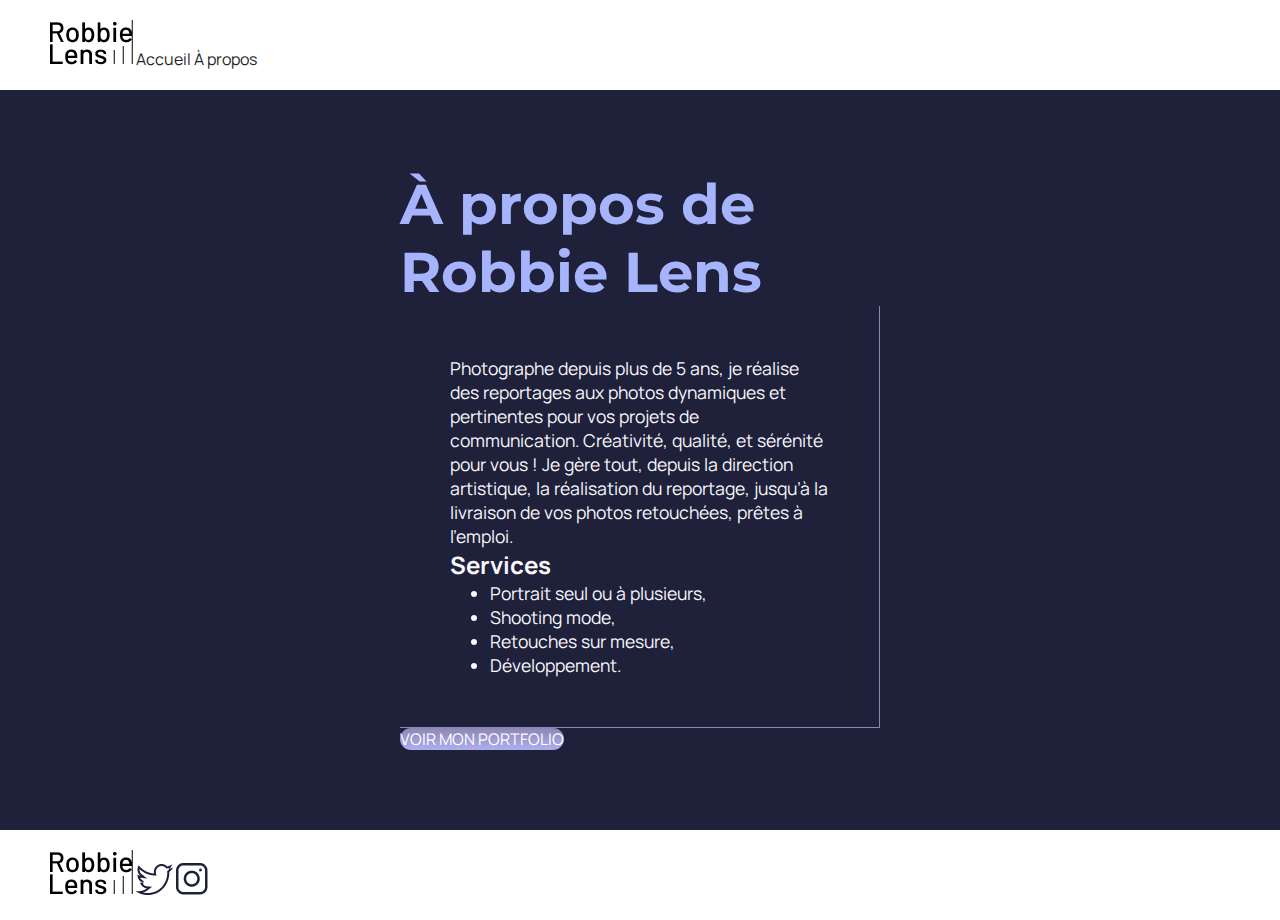
==== a-propos.html @ b784e8cc "centrage contenu page a-propos.html" ====
<!DOCTYPE html>
<html lang="en">
  <head>
    <meta charset="UTF-8" />
    <meta name="viewport" content="width=device-width, initial-scale=1.0" />
    <title>À propos - Robbie Lens Photographie</title>
    <link rel="stylesheet" href="style.css" />
    <link rel="preconnect" href="https://fonts.googleapis.com" />
    <link rel="preconnect" href="https://fonts.gstatic.com" crossorigin />
    <link
      href="https://fonts.googleapis.com/css2?family=Manrope:wght@400;700&family=Montserrat:wght@400;700&display=swap"
      rel="stylesheet"
    />
  </head>
  <body>
    <header>
      <nav>
        <a href="index.html" class="lien-icone">
          <img src="images/logo.png" alt="Logo Robbie Lens" />
        </a>
        <a href="index.html">Accueil</a>
        <a href="a-propos.html">À propos</a>
      </nav>
    </header>
    <main class="a-propos-main">
      <section>
        <h1>À propos de Robbie Lens</h1>
        <div class="carre-contenu">
          <p>
            Photographe depuis plus de 5 ans, je réalise des reportages aux
            photos dynamiques et pertinentes pour vos projets de communication.
            Créativité, qualité, et sérénité pour vous ! Je gère tout, depuis la
            direction artistique, la réalisation du reportage, jusqu’à la
            livraison de vos photos retouchées, prêtes à l’emploi.
          </p>
          <h2>Services</h2>
          <ul>
            <li>Portrait seul ou à plusieurs,</li>
            <li>Shooting mode,</li>
            <li>Retouches sur mesure,</li>
            <li>Développement.</li>
          </ul>
        </div>
        <div>
          <a href="" class="cta">VOIR MON PORTFOLIO</a>
        </div>
      </section>
    </main>
    <footer>
      <a href="index.html">
        <img src="images/logo.png" alt="Logo Robbie Lens" />
      </a>
      <a target="_blank" href="https://twitter.com/" class="lien-icone">
        <img src="images/twitter.png" alt="Logo Twitter" />
      </a>
      <a target="_blank" href="https://www.instagram.com/" class="lien-icone">
        <img src="images/instagram.png" alt="Logo Instagram" />
      </a>
    </footer>
  </body>
</html>
---- style.css ----
* {
  margin: 0;
}

body {
  font-family: 'Manrope', sans-serif;
  font-size: 1em;
  background-color: #1f2039;
}

a {
  color: #242424;
  text-decoration: none;
}

a:hover {
  text-decoration: underline;
}

em {
  color: #a5b4fc;
}

h1 {
  font-size: 3.5em;
  color: #a5b4fc;
  font-family: 'Montserrat', sans-serif;
}

h2 {
  color: #f9f8ff;
}

p,
li {
  font-size: 1.1em;
  color: #f9f8ff;
}

header,
footer {
  background-color: white;
  padding: 20px 50px;
}

.cta {
  background: linear-gradient(#8e86b5, #acaeed);
  color: white;
  border-radius: 50px;
}

.cta:hover {
  background: linear-gradient(#696484, #8788ba);
  text-decoration: none;
}

.carre-contenu {
  border-right: 1px solid #8e86b5;
  border-bottom: 1px solid #8e86b5;
  padding: 50px;
}

.lien-icone:hover {
  opacity: 0.5;
}

section {
  padding: 80px;
}

.a-propos-main {
  width: 50%;
  margin: auto;
}
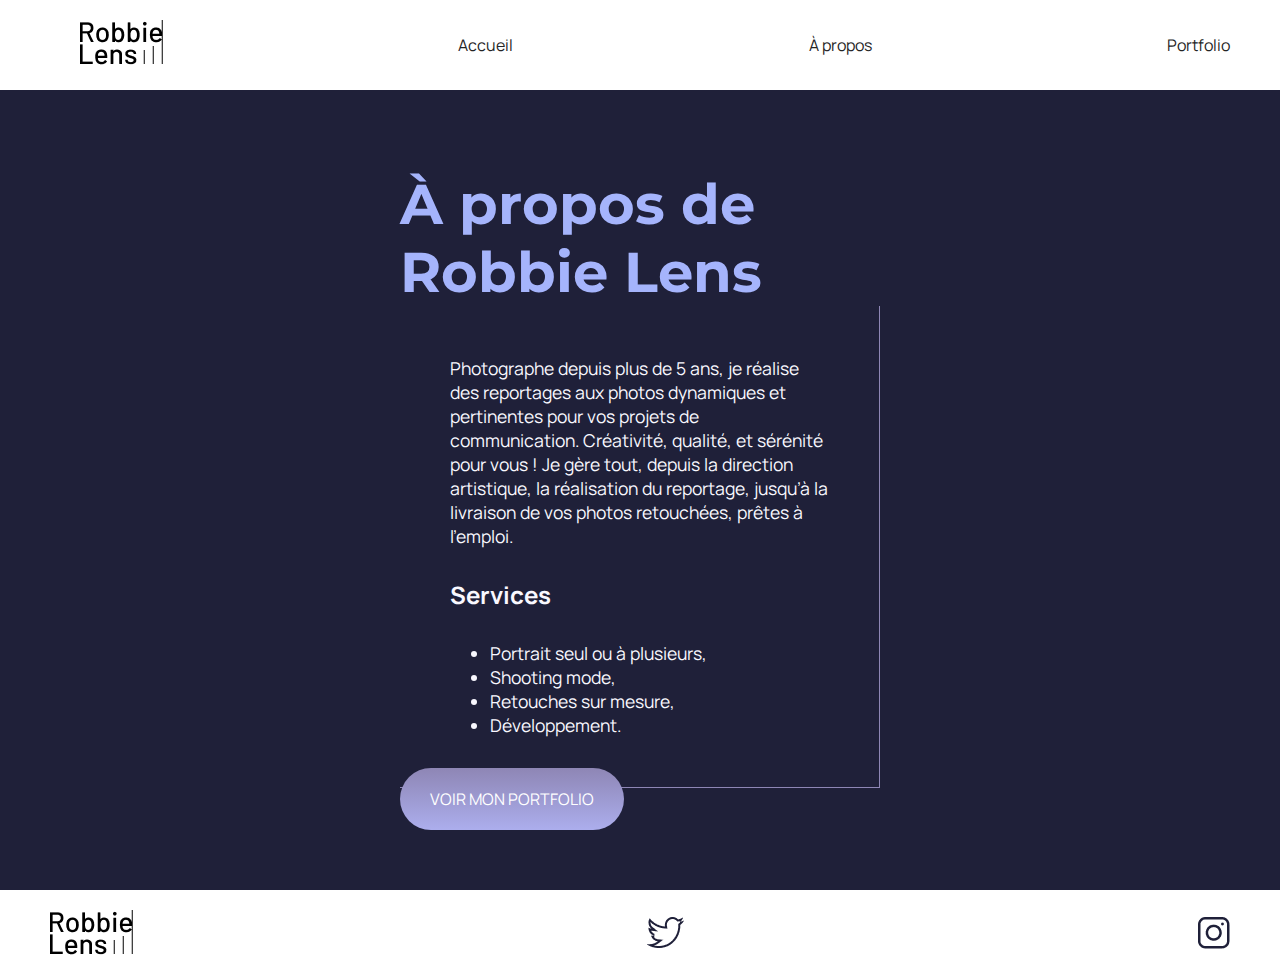
==== commit 47fb4bba: "ajout lien de navigation pour portfolio" ====
--- a/a-propos.html
+++ b/a-propos.html
@@ -20,6 +20,7 @@
         </a>
         <a href="index.html">Accueil</a>
         <a href="a-propos.html">À propos</a>
+        <a href="portfolio.html">Portfolio</a>
       </nav>
     </header>
     <main class="a-propos-main">
--- a/style.css
+++ b/style.css
@@ -47,11 +47,20 @@
   background: linear-gradient(#8e86b5, #acaeed);
   color: white;
   border-radius: 50px;
+  padding: 20px 30px;
 }
 
 .cta:hover {
   background: linear-gradient(#696484, #8788ba);
   text-decoration: none;
+}
+
+.lien-icone {
+  margin-left: 30px;
+}
+
+.lien-icone:hover {
+  opacity: 0.5;
 }
 
 .carre-contenu {
@@ -60,8 +69,12 @@
   padding: 50px;
 }
 
-.lien-icone:hover {
-  opacity: 0.5;
+.carre-contenu h2 {
+  margin-top: 30px;
+}
+
+.carre-contenu ul {
+  margin-top: 30px;
 }
 
 section {
@@ -72,3 +85,43 @@
   width: 50%;
   margin: auto;
 }
+
+nav,
+footer {
+  display: flex;
+  flex-direction: row;
+  align-items: center;
+  justify-content: space-between;
+}
+
+nav a {
+  margin-left: 30px;
+}
+
+.accueil-introduction {
+  display: flex;
+  flex-direction: row;
+  justify-content: center;
+  align-items: center;
+  width: 50%;
+  margin: auto;
+}
+
+.accueil-photos {
+  background-color: white;
+  padding: 80px;
+}
+
+.accueil-photos h2 {
+  color: #242424;
+  text-align: center;
+  margin-bottom: 80px;
+}
+
+.accueil-photos div {
+  display: flex;
+  flex-direction: row;
+  gap: 15px;
+  justify-content: center;
+  margin-bottom: 15px;
+}
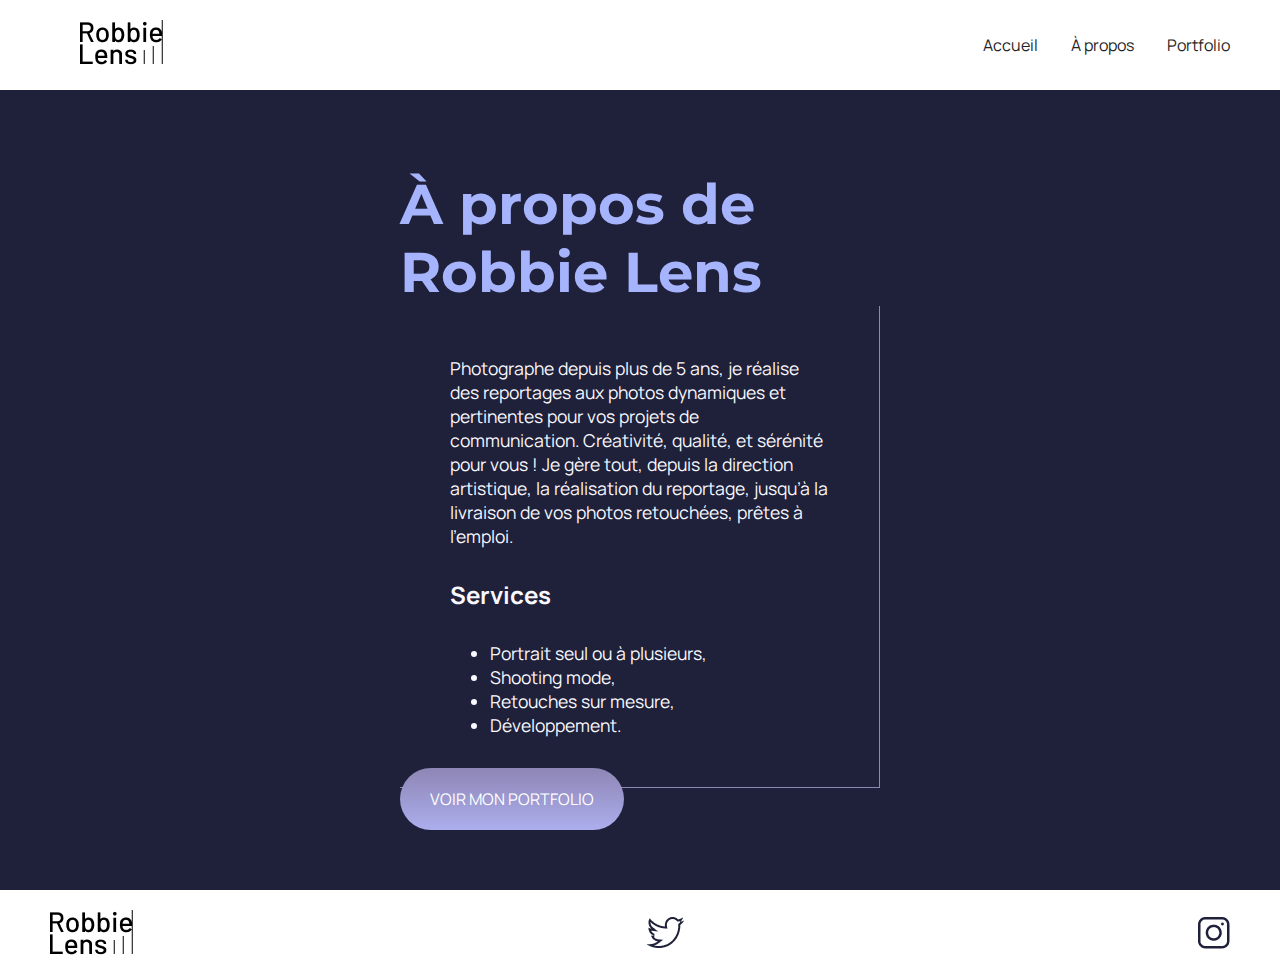
==== commit 47b66f49: "correction navigation dans a-propos.html" ====
--- a/a-propos.html
+++ b/a-propos.html
@@ -18,9 +18,11 @@
         <a href="index.html" class="lien-icone">
           <img src="images/logo.png" alt="Logo Robbie Lens" />
         </a>
-        <a href="index.html">Accueil</a>
-        <a href="a-propos.html">À propos</a>
-        <a href="portfolio.html">Portfolio</a>
+        <div>
+          <a href="index.html">Accueil</a>
+          <a href="a-propos.html">À propos</a>
+          <a href="portfolio.html">Portfolio</a>
+        </div>
       </nav>
     </header>
     <main class="a-propos-main">
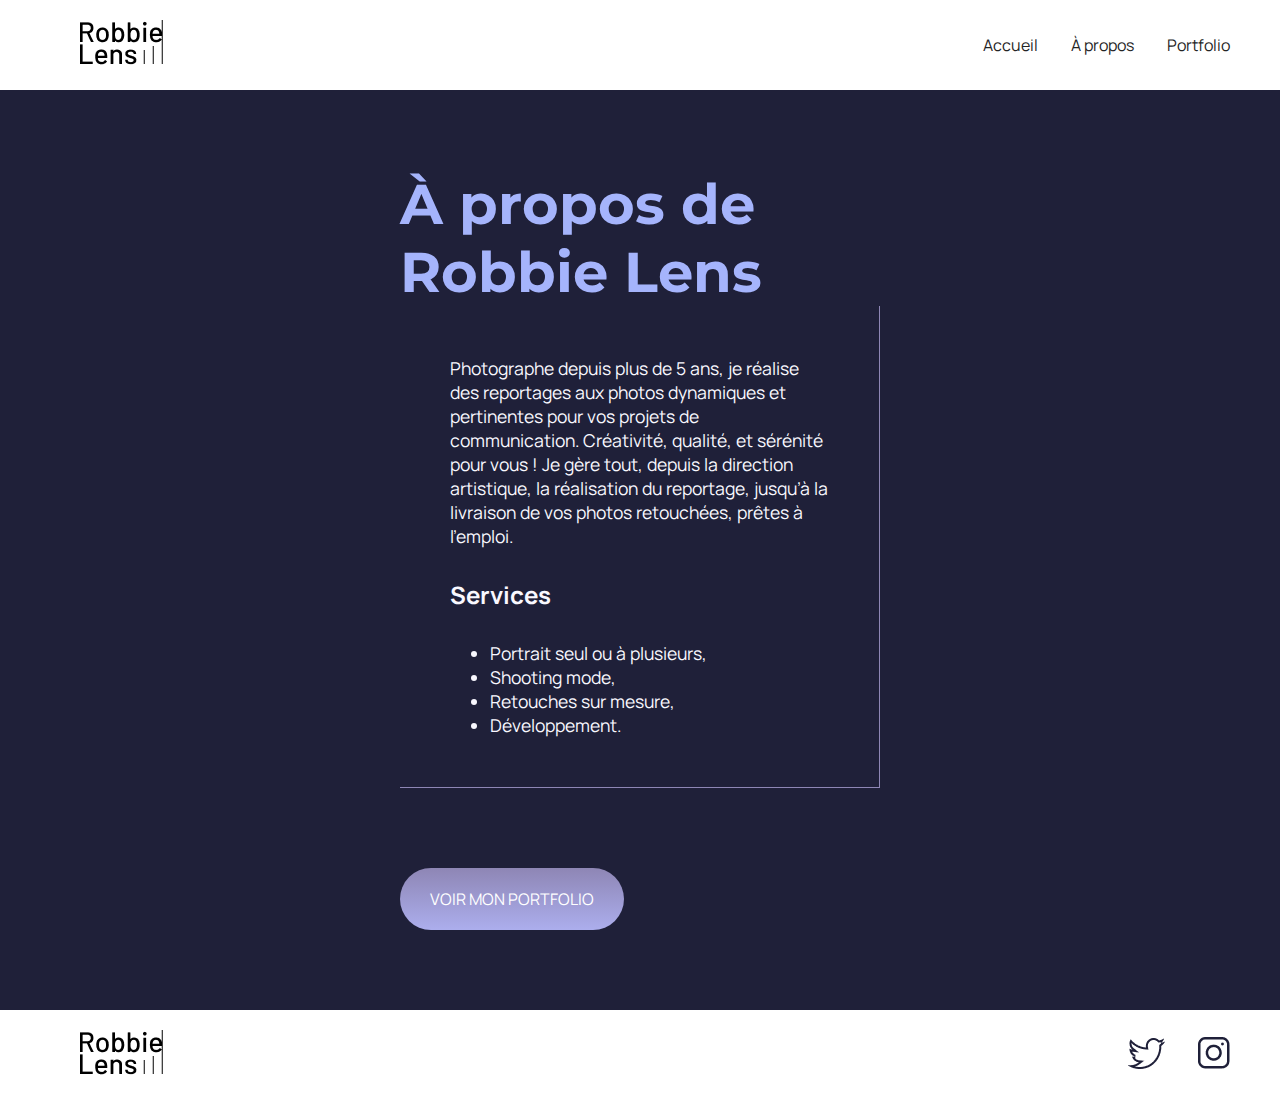
==== commit d72330fd: "correction footer dans a-propos.html" ====
--- a/a-propos.html
+++ b/a-propos.html
@@ -45,20 +45,22 @@
           </ul>
         </div>
         <div>
-          <a href="" class="cta">VOIR MON PORTFOLIO</a>
+          <a href="portfolio.html" class="cta">VOIR MON PORTFOLIO</a>
         </div>
       </section>
     </main>
     <footer>
-      <a href="index.html">
+      <a href="index.html" class="lien-icone">
         <img src="images/logo.png" alt="Logo Robbie Lens" />
       </a>
-      <a target="_blank" href="https://twitter.com/" class="lien-icone">
-        <img src="images/twitter.png" alt="Logo Twitter" />
-      </a>
-      <a target="_blank" href="https://www.instagram.com/" class="lien-icone">
-        <img src="images/instagram.png" alt="Logo Instagram" />
-      </a>
+      <div>
+        <a target="_blank" href="https://twitter.com/" class="lien-icone">
+          <img src="images/twitter.png" alt="Logo Twitter" />
+        </a>
+        <a target="_blank" href="https://www.instagram.com/" class="lien-icone">
+          <img src="images/instagram.png" alt="Logo Instagram" />
+        </a>
+      </div>
     </footer>
   </body>
 </html>
--- a/style.css
+++ b/style.css
@@ -44,6 +44,7 @@
 }
 
 .cta {
+  display: inline-block;
   background: linear-gradient(#8e86b5, #acaeed);
   color: white;
   border-radius: 50px;
@@ -67,6 +68,7 @@
   border-right: 1px solid #8e86b5;
   border-bottom: 1px solid #8e86b5;
   padding: 50px;
+  margin-bottom: 80px;
 }
 
 .carre-contenu h2 {
@@ -101,10 +103,21 @@
 .accueil-introduction {
   display: flex;
   flex-direction: row;
-  justify-content: center;
-  align-items: center;
-  width: 50%;
+  width: 60%;
+  align-items: flex-start;
   margin: auto;
+}
+
+.accueil-introduction h1 {
+  margin-bottom: 15px;
+}
+
+.accueil-introduction p {
+  margin-bottom: 30px;
+}
+
+.accueil-introduction div {
+  padding-right: 80px;
 }
 
 .accueil-photos {
@@ -125,3 +138,56 @@
   justify-content: center;
   margin-bottom: 15px;
 }
+
+.portfolio-section-photos {
+  background-color: white;
+}
+
+.portfolio-section-photos h2 {
+  color: #242424;
+  margin-bottom: 80px;
+}
+
+.grid-paysages {
+  display: grid;
+  grid-template-columns: 1fr 1fr 1fr;
+  grid-template-rows: 300px 300px 300px;
+  gap: 15px;
+}
+
+.grid-portraits {
+  display: grid;
+  grid-template-columns: 1fr 1fr 1fr;
+  grid-template-rows: 300px 300px;
+  gap: 15px;
+}
+
+.grid-paysages img,
+.grid-portraits img {
+  width: 100%;
+  height: 100%;
+  object-fit: cover;
+}
+
+.lien-conteneur-photo {
+  position: relative;
+}
+
+.photo-hover {
+  position: absolute;
+  top: 0;
+  left: 0;
+  right: 0;
+  bottom: 0;
+  display: flex;
+  align-items: center;
+  justify-content: center;
+  font-size: 1.5em;
+  color: white;
+  background-color: rgba(0, 0, 0, 0.7);
+  display: none;
+}
+
+.lien-conteneur-photo:hover .photo-hover {
+  display: flex;
+}
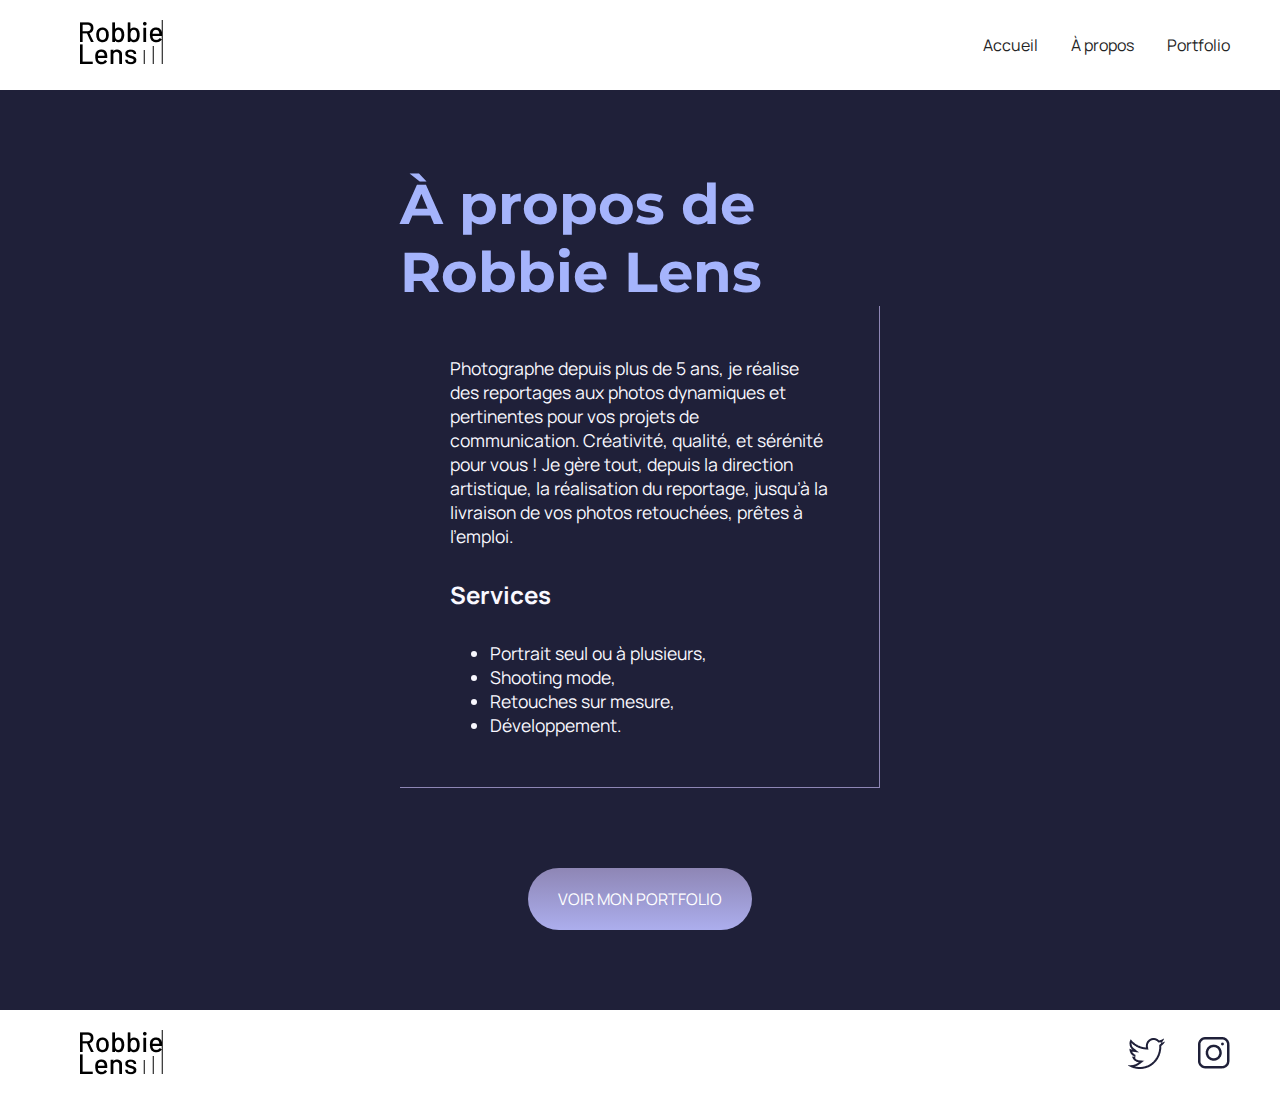
==== commit fc194709: "import fichier de base style.css par chaque page en plus de leur propre fichier css" ====
--- a/a-propos.html
+++ b/a-propos.html
@@ -4,7 +4,8 @@
     <meta charset="UTF-8" />
     <meta name="viewport" content="width=device-width, initial-scale=1.0" />
     <title>À propos - Robbie Lens Photographie</title>
-    <link rel="stylesheet" href="style.css" />
+    <link href="style/style.css" rel="stylesheet" />
+    <link href="style/a-propos.css" rel="stylesheet" />
     <link rel="preconnect" href="https://fonts.googleapis.com" />
     <link rel="preconnect" href="https://fonts.gstatic.com" crossorigin />
     <link
--- a/style/style.css
+++ b/style/style.css
@@ -0,0 +1,82 @@
+* {
+  margin: 0;
+}
+
+body {
+  font-family: 'Manrope', sans-serif;
+  font-size: 1em;
+  background-color: #1f2039;
+}
+
+a {
+  color: #242424;
+  text-decoration: none;
+}
+
+em {
+  color: #a5b4fc;
+  font-style: normal;
+}
+
+h1 {
+  font-size: 3.5em;
+  color: #a5b4fc;
+  font-family: 'Montserrat', sans-serif;
+}
+
+h2 {
+  color: #f9f8ff;
+}
+
+p,
+li {
+  font-size: 1.1em;
+  color: #f9f8ff;
+}
+
+header,
+footer {
+  background-color: white;
+  padding: 20px 50px;
+}
+
+.cta {
+  display: inline-block;
+  background: linear-gradient(#8e86b5, #acaeed);
+  color: white;
+  border-radius: 50px;
+  padding: 20px 30px;
+}
+
+a:hover {
+  text-decoration: underline;
+}
+
+.cta:hover {
+  background: linear-gradient(#696484, #8788ba);
+  text-decoration: none;
+}
+
+.lien-icone {
+  margin-left: 30px;
+}
+
+.lien-icone:hover {
+  opacity: 0.5;
+}
+
+section {
+  padding: 80px;
+}
+
+footer,
+nav {
+  display: flex;
+  flex-direction: row;
+  align-items: center;
+  justify-content: space-between;
+}
+
+nav a {
+  margin-left: 30px;
+}
--- a/style/a-propos.css
+++ b/style/a-propos.css
@@ -0,0 +1,23 @@
+.carre-contenu {
+  border-right: 1px solid #8e86b5;
+  border-bottom: 1px solid #8e86b5;
+  padding: 50px;
+  margin-bottom: 80px;
+}
+
+.carre-contenu h2 {
+  margin-top: 30px;
+}
+
+.carre-contenu ul {
+  margin-top: 30px;
+}
+
+.carre-contenu + div {
+  text-align: center;
+}
+
+.a-propos-main {
+  width: 50%;
+  margin: auto;
+}
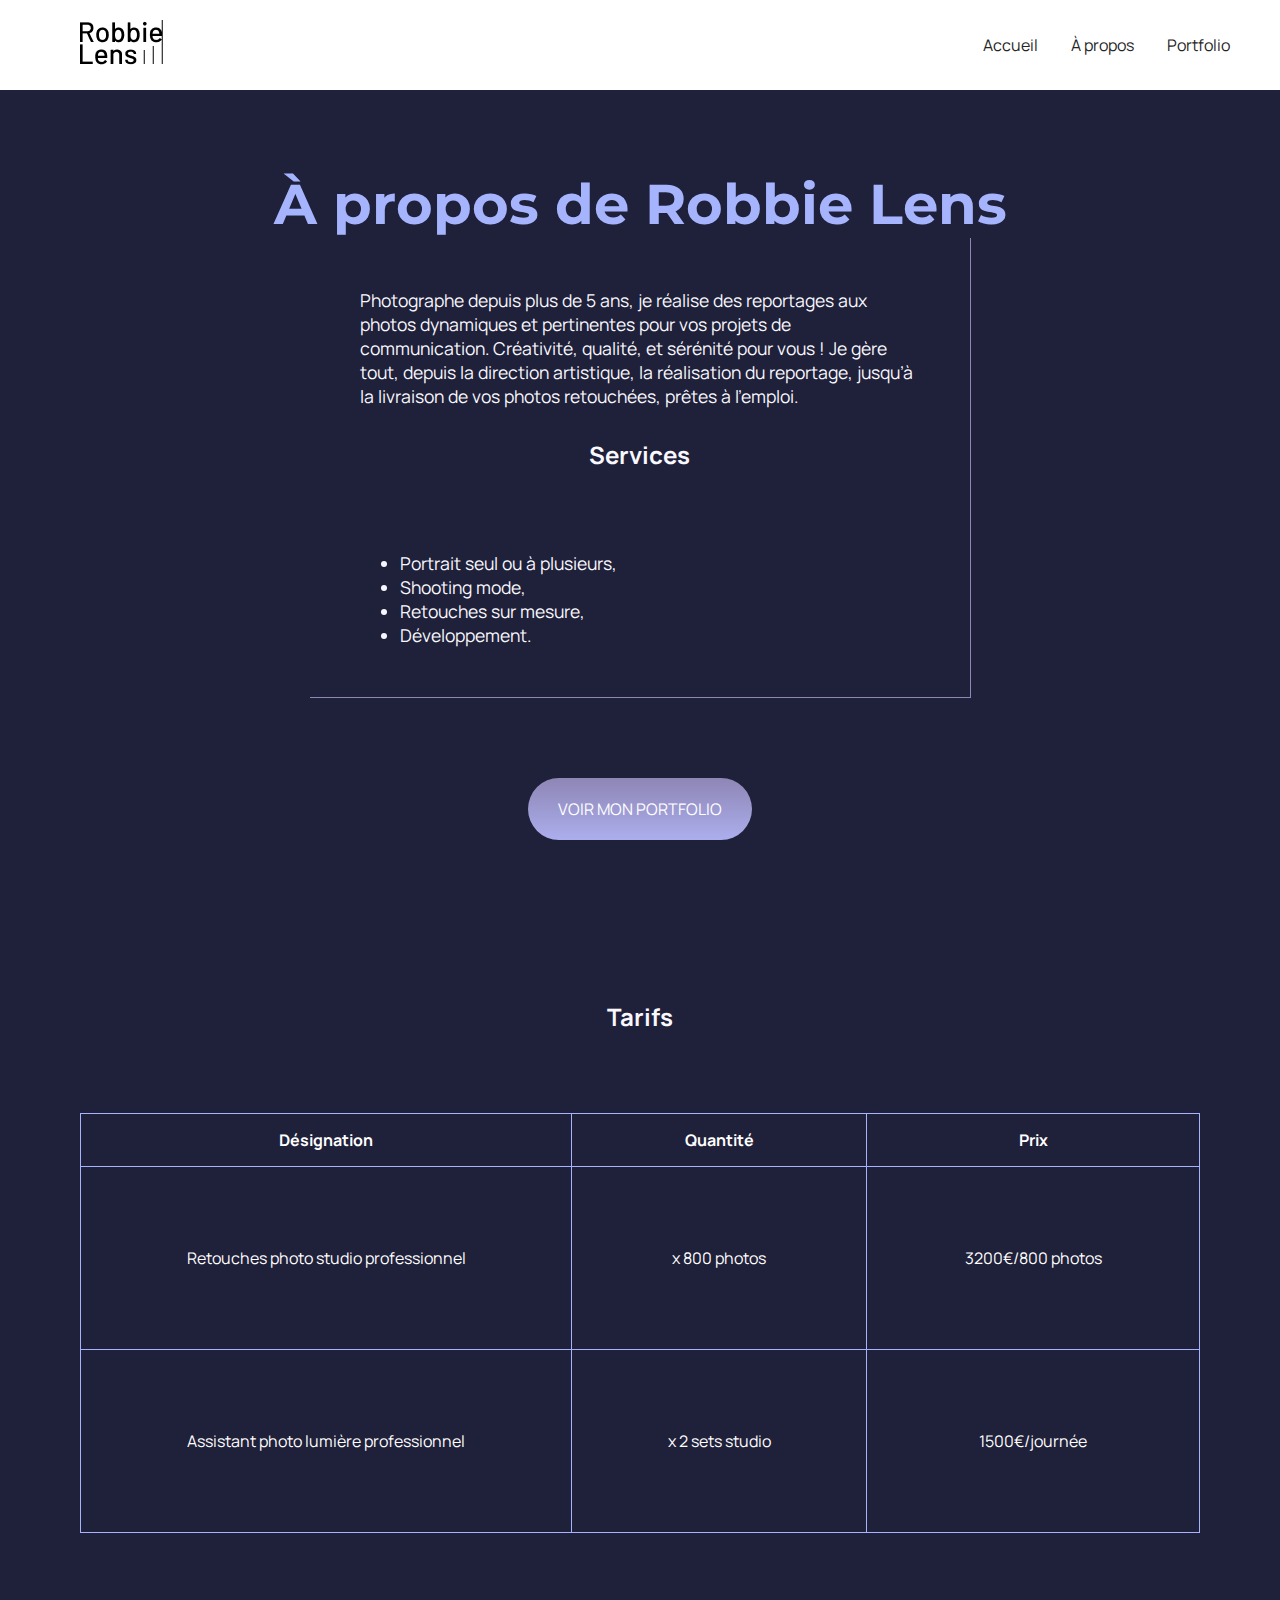
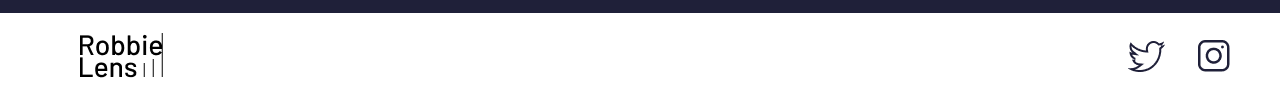
==== commit ac47a2a9: "ajout structure tableau dans a-propos.html + ajout styles dans a-propos.css" ====
--- a/a-propos.html
+++ b/a-propos.html
@@ -49,6 +49,30 @@
           <a href="portfolio.html" class="cta">VOIR MON PORTFOLIO</a>
         </div>
       </section>
+      <section>
+        <h2>Tarifs</h2>
+        <table>
+          <thead>
+            <tr>
+              <th>Désignation</th>
+              <th>Quantité</th>
+              <th>Prix</th>
+            </tr>
+          </thead>
+          <tbody>
+            <tr>
+              <td>Retouches photo studio professionnel</td>
+              <td>x 800 photos</td>
+              <td>3200€/800 photos</td>
+            </tr>
+            <tr>
+              <td>Assistant photo lumière professionnel</td>
+              <td>x 2 sets studio</td>
+              <td>1500€/journée</td>
+            </tr>
+          </tbody>
+        </table>
+      </section>
     </main>
     <footer>
       <a href="index.html" class="lien-icone">
--- a/style/a-propos.css
+++ b/style/a-propos.css
@@ -2,6 +2,8 @@
   border-right: 1px solid #8e86b5;
   border-bottom: 1px solid #8e86b5;
   padding: 50px;
+  width: 50%;
+  margin: auto;
   margin-bottom: 80px;
 }
 
@@ -18,6 +20,31 @@
 }
 
 .a-propos-main {
-  width: 50%;
   margin: auto;
 }
+
+table {
+  color: white;
+  text-align: center;
+  width: 100%;
+  border-collapse: collapse;
+}
+
+td,
+th {
+  padding: 15px;
+  border: 1px solid #a5b4fc;
+}
+
+td {
+  padding: 80px;
+}
+
+h2 {
+  margin-bottom: 80px;
+}
+
+h1,
+h2 {
+  text-align: center;
+}
